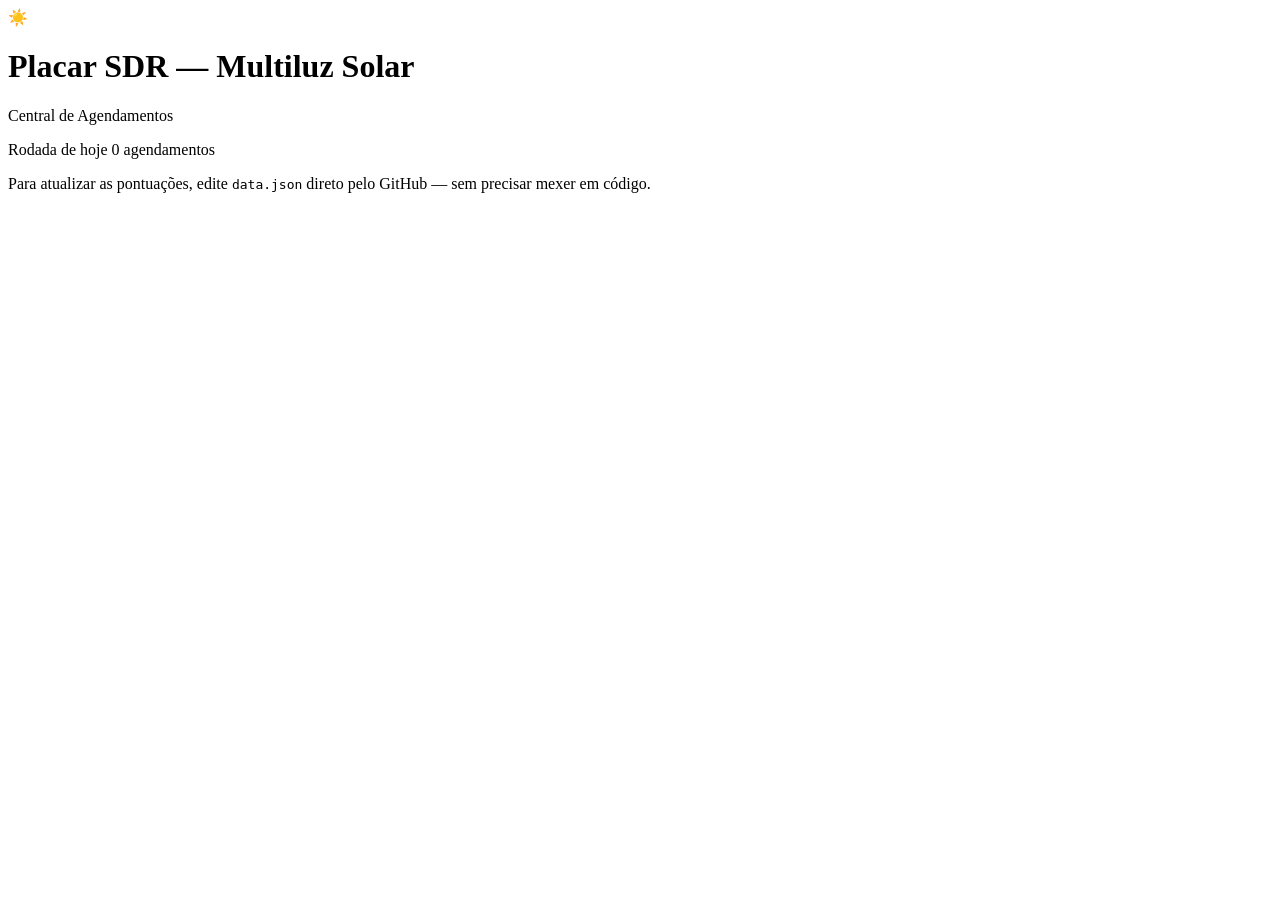
==== index.html @ d702d837 "Create index.html for SDR Ranking page Initial HTML structure for the SDR Ranking page." ====
<!DOCTYPE html>
<html lang="pt-BR">
<head>
<meta charset="UTF-8">
<meta name="viewport" content="width=device-width, initial-scale=1.0">
<title>Ranking SDR • Multiluz Solar</title>
<link rel="preconnect" href="https://fonts.googleapis.com">
<link rel="preconnect" href="https://fonts.gstatic.com" crossorigin>
<link href="https://fonts.googleapis.com/css2?family=Baloo+2:wght@500;700;800&family=Inter:wght@400;500;600;700&family=JetBrains+Mono:wght@600;700&display=swap" rel="stylesheet">
<link rel="stylesheet" href="style.css">
</head>
<body>

<div class="stadium-lights" aria-hidden="true">
<span></span><span></span><span></span><span></span><span></span><span></span>
</div>

<header class="topbar">
<div class="topbar-inner">
<div class="brand">
<span class="brand-mark">☀️</span>
<div>
<h1>Placar SDR — Multiluz Solar</h1>
<p id="updated-label">Central de Agendamentos</p>
</div>
</div>
<div class="scoreboard-clock">
<span class="clock-label">Rodada de hoje</span>
<span class="clock-value" id="round-count">0 agendamentos</span>
</div>
</div>
</header>

<main>
<section class="leader-spotlight" id="leader-spotlight" aria-live="polite">
<!-- filled by JS -->
</section>

<section class="board" id="board" aria-label="Ranking dos SDRs">
<!-- filled by JS -->
</section>

<footer class="footnote">
<p>Para atualizar as pontuações, edite <code>data.json</code> direto pelo GitHub — sem precisar mexer em código.</p>
</footer>
</main>

<canvas id="confetti-canvas" aria-hidden="true"></canvas>

<script src="script.js"></script>
</body>
</html>
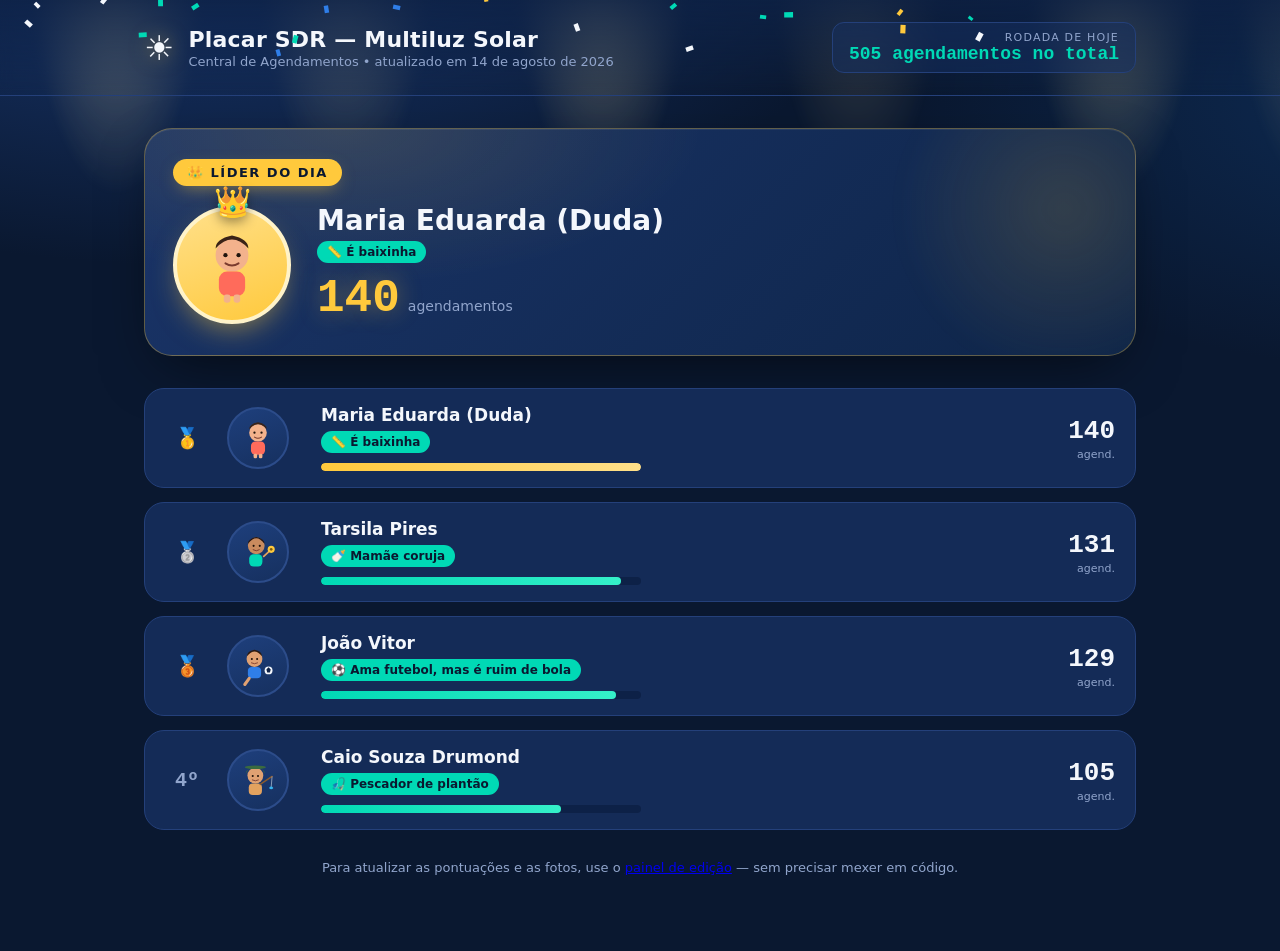
==== commit 91e890bb: "Update footer text for score updates" ====
--- a/index.html
+++ b/index.html
@@ -41,7 +41,7 @@
 </section>
 
 <footer class="footnote">
-<p>Para atualizar as pontuações, edite <code>data.json</code> direto pelo GitHub — sem precisar mexer em código.</p>
+<p>Para atualizar as pontuações e as fotos, use o <a href="admin.html">painel de edição</a> — sem precisar mexer em código.</p>
 </footer>
 </main>
 
--- a/style.css
+++ b/style.css
@@ -0,0 +1,353 @@
+:root{
+--navy-deep: #0a1830;
+--navy: #0f2247;
+--navy-card: #142b57;
+--navy-card-2: #17306280;
+--gold: #ffc93c;
+--gold-dim: #ffc93c33;
+--teal: #00d9b5;
+--coral: #ff6b5b;
+--white: #f4f7fc;
+--muted: #91a5cc;
+--line: #24407a;
+--radius: 20px;
+--font-display: 'Baloo 2', system-ui, sans-serif;
+--font-body: 'Inter', system-ui, sans-serif;
+--font-mono: 'JetBrains Mono', monospace;
+}
+*{ box-sizing: border-box; }
+@media (prefers-reduced-motion: reduce){
+*, *::before, *::after{
+animation-duration: 0.001ms !important;
+animation-iteration-count: 1 !important;
+transition-duration: 0.001ms !important;
+}
+}
+html, body{
+margin:0;
+min-height:100vh;
+background:
+radial-gradient(1200px 600px at 15% -10%, #1a3a75 0%, transparent 60%),
+radial-gradient(900px 500px at 110% 10%, #0d2a52 0%, transparent 55%),
+var(--navy-deep);
+color: var(--white);
+font-family: var(--font-body);
+overflow-x: hidden;
+}
+.stadium-lights{
+position: fixed;
+inset: 0 0 auto 0;
+height: 220px;
+pointer-events: none;
+z-index: 0;
+opacity: 0.55;
+}
+.stadium-lights span{
+position: absolute;
+top: -60px;
+width: 180px;
+height: 260px;
+background: radial-gradient(ellipse at top, #ffe9a3aa, transparent 70%);
+filter: blur(2px);
+transform-origin: top center;
+animation: sway 7s ease-in-out infinite;
+}
+.stadium-lights span:nth-child(1){ left: 2%; animation-delay: 0s; }
+.stadium-lights span:nth-child(2){ left: 20%; animation-delay: .6s; opacity:.7;}
+.stadium-lights span:nth-child(3){ left: 40%; animation-delay: 1.2s; }
+.stadium-lights span:nth-child(4){ left: 60%; animation-delay: .3s; opacity:.6;}
+.stadium-lights span:nth-child(5){ left: 80%; animation-delay: .9s; }
+.stadium-lights span:nth-child(6){ left: 96%; animation-delay: .2s; opacity:.7;}
+@keyframes sway{
+0%,100%{ transform: rotate(-4deg); }
+50%{ transform: rotate(4deg); }
+}
+.topbar{
+position: relative;
+z-index: 2;
+border-bottom: 1px solid var(--line);
+background: linear-gradient(180deg, #0d2145cc, transparent);
+backdrop-filter: blur(6px);
+}
+.topbar-inner{
+max-width: 1040px;
+margin: 0 auto;
+padding: 22px 24px;
+display:flex;
+align-items:center;
+justify-content: space-between;
+gap: 16px;
+flex-wrap: wrap;
+}
+.brand{ display:flex; align-items:center; gap:14px; }
+.brand-mark{
+font-size: 34px;
+filter: drop-shadow(0 0 10px #ffc93c88);
+animation: pulse-sun 3.2s ease-in-out infinite;
+}
+@keyframes pulse-sun{
+0%,100%{ transform: scale(1) rotate(0deg); }
+50%{ transform: scale(1.12) rotate(12deg); }
+}
+h1{
+font-family: var(--font-display);
+font-weight: 800;
+font-size: 22px;
+margin: 0;
+letter-spacing: .2px;
+}
+#updated-label{
+margin: 2px 0 0;
+font-size: 13px;
+color: var(--muted);
+}
+.scoreboard-clock{
+display:flex;
+flex-direction: column;
+align-items: flex-end;
+padding: 8px 16px;
+border: 1px solid var(--line);
+border-radius: 12px;
+background: var(--navy-card-2);
+}
+.clock-label{
+font-size: 11px;
+text-transform: uppercase;
+letter-spacing: 1.2px;
+color: var(--muted);
+}
+.clock-value{
+font-family: var(--font-mono);
+font-weight: 700;
+font-size: 18px;
+color: var(--teal);
+}
+main{
+position: relative;
+z-index: 1;
+max-width: 1040px;
+margin: 0 auto;
+padding: 32px 24px 60px;
+}
+.leader-spotlight{
+position: relative;
+border-radius: 28px;
+padding: 30px 28px;
+margin-bottom: 32px;
+background:
+radial-gradient(600px 260px at 20% 0%, #ffc93c22, transparent 60%),
+linear-gradient(135deg, #1a3468, #0e2549);
+border: 1px solid #ffc93c55;
+box-shadow: 0 20px 60px -20px #000a, inset 0 1px 0 #ffffff14;
+overflow: hidden;
+}
+.leader-spotlight::before{
+content: "";
+position: absolute;
+inset: -40% -10% auto auto;
+width: 340px; height: 340px;
+background: radial-gradient(circle, #ffc93c26, transparent 70%);
+filter: blur(10px);
+}
+.leader-tag{
+display:inline-flex;
+align-items:center;
+gap: 8px;
+font-family: var(--font-display);
+font-weight: 700;
+font-size: 13px;
+letter-spacing: 1.5px;
+text-transform: uppercase;
+color: var(--navy-deep);
+background: var(--gold);
+padding: 6px 14px;
+border-radius: 999px;
+margin-bottom: 18px;
+box-shadow: 0 6px 18px -6px #ffc93c88;
+}
+.leader-row{
+display:flex;
+align-items: center;
+gap: 26px;
+flex-wrap: wrap;
+}
+.leader-avatar-wrap{
+flex: 0 0 auto;
+width: 118px; height: 118px;
+border-radius: 50%;
+background: linear-gradient(160deg,#ffe08a,#ffc93c);
+display:flex; align-items:center; justify-content:center;
+border: 4px solid #fff3c9;
+box-shadow: 0 12px 30px -10px #ffc93c99;
+position: relative;
+}
+.leader-avatar-wrap svg{ width: 82px; height: 82px; }
+.crown{
+position:absolute;
+top: -26px; left: 50%;
+transform: translateX(-50%);
+font-size: 30px;
+animation: bob 2.4s ease-in-out infinite;
+filter: drop-shadow(0 4px 6px #0006);
+}
+@keyframes bob{
+0%,100%{ transform: translateX(-50%) translateY(0) rotate(-6deg); }
+50%{ transform: translateX(-50%) translateY(-6px) rotate(6deg); }
+}
+.leader-info h2{
+font-family: var(--font-display);
+font-size: 28px;
+margin: 0 0 4px;
+}
+.leader-info .trait-chip{ margin-bottom: 10px; }
+.leader-score{
+display:flex;
+align-items: baseline;
+gap: 8px;
+}
+.leader-score .num{
+font-family: var(--font-mono);
+font-weight: 700;
+font-size: 46px;
+color: var(--gold);
+text-shadow: 0 0 24px #ffc93c66;
+}
+.leader-score .label{
+color: var(--muted);
+font-size: 14px;
+}
+.board{
+display:flex;
+flex-direction: column;
+gap: 14px;
+}
+.card{
+display:grid;
+grid-template-columns: 44px 76px 1fr auto;
+align-items: center;
+gap: 18px;
+background: var(--navy-card);
+border: 1px solid var(--line);
+border-radius: var(--radius);
+padding: 16px 20px;
+opacity: 0;
+transform: translateY(14px);
+animation: rise .6s ease forwards;
+}
+@keyframes rise{
+to{ opacity: 1; transform: translateY(0); }
+}
+.rank-num{
+font-family: var(--font-mono);
+font-weight: 700;
+font-size: 20px;
+color: var(--muted);
+text-align: center;
+}
+.card.rank-2 .rank-num{ color: #d7dee9; }
+.card.rank-3 .rank-num{ color: #e3a25f; }
+.avatar-wrap{
+width: 62px; height: 62px;
+border-radius: 50%;
+background: linear-gradient(160deg, #1e3f7c, #16305f);
+border: 2px solid #2c4c8a;
+display:flex; align-items:center; justify-content:center;
+overflow: visible;
+}
+.avatar-wrap svg{ width: 44px; height: 44px; }
+.card-info h3{
+font-family: var(--font-display);
+font-size: 17px;
+margin: 0 0 6px;
+font-weight: 700;
+}
+.trait-chip{
+display:inline-flex;
+align-items:center;
+gap:6px;
+font-size: 12px;
+color: var(--navy-deep);
+background: var(--teal);
+padding: 4px 10px;
+border-radius: 999px;
+font-weight: 600;
+}
+.bar-track{
+margin-top: 10px;
+height: 8px;
+border-radius: 999px;
+background: #0d2147;
+overflow: hidden;
+max-width: 320px;
+}
+.bar-fill{
+height: 100%;
+border-radius: 999px;
+width: 0%;
+background: linear-gradient(90deg, var(--teal), #35f0c9);
+transition: width 1.1s cubic-bezier(.2,.8,.2,1);
+}
+.card.rank-1 .bar-fill{ background: linear-gradient(90deg, var(--gold), #ffe08a); }
+.card-score{
+text-align: right;
+}
+.card-score .num{
+font-family: var(--font-mono);
+font-weight: 700;
+font-size: 26px;
+color: var(--white);
+}
+.card-score .label{
+display:block;
+font-size: 11px;
+color: var(--muted);
+margin-top: 2px;
+}
+.anim-baixinha{ animation: hop 1.8s ease-in-out infinite; transform-origin: bottom center; }
+@keyframes hop{
+0%,100%{ transform: translateY(0); }
+50%{ transform: translateY(-7px); }
+}
+.anim-mamae .rattle{ animation: shake 1.4s ease-in-out infinite; transform-origin: 70% 30%; }
+@keyframes shake{
+0%,100%{ transform: rotate(0deg); }
+25%{ transform: rotate(-14deg); }
+75%{ transform: rotate(14deg); }
+}
+.anim-futebol .ball{ animation: kicked 2.6s ease-in-out infinite; }
+@keyframes kicked{
+0%{ transform: translate(0,0) rotate(0deg); }
+30%{ transform: translate(10px,-14px) rotate(120deg); }
+55%{ transform: translate(-14px,-4px) rotate(280deg); }
+80%{ transform: translate(4px, 6px) rotate(360deg); }
+100%{ transform: translate(0,0) rotate(400deg); }
+}
+.anim-pescador .rod-tip{ animation: fish-bob 1.6s ease-in-out infinite; transform-origin: bottom left; }
+@keyframes fish-bob{
+0%,100%{ transform: rotate(0deg); }
+50%{ transform: rotate(-10deg); }
+}
+.footnote{
+margin-top: 30px;
+text-align: center;
+color: var(--muted);
+font-size: 13px;
+}
+.footnote code{
+background: #0d2147;
+padding: 2px 8px;
+border-radius: 6px;
+color: var(--teal);
+}
+#confetti-canvas{
+position: fixed;
+inset: 0;
+pointer-events: none;
+z-index: 5;
+}
+@media (max-width: 560px){
+.card{ grid-template-columns: 30px 54px 1fr; row-gap: 10px; }
+.card-score{ grid-column: 2 / -1; text-align: left; display:flex; align-items:baseline; gap:8px; }
+.leader-row{ gap: 16px; }
+.leader-score .num{ font-size: 36px; }
+}
